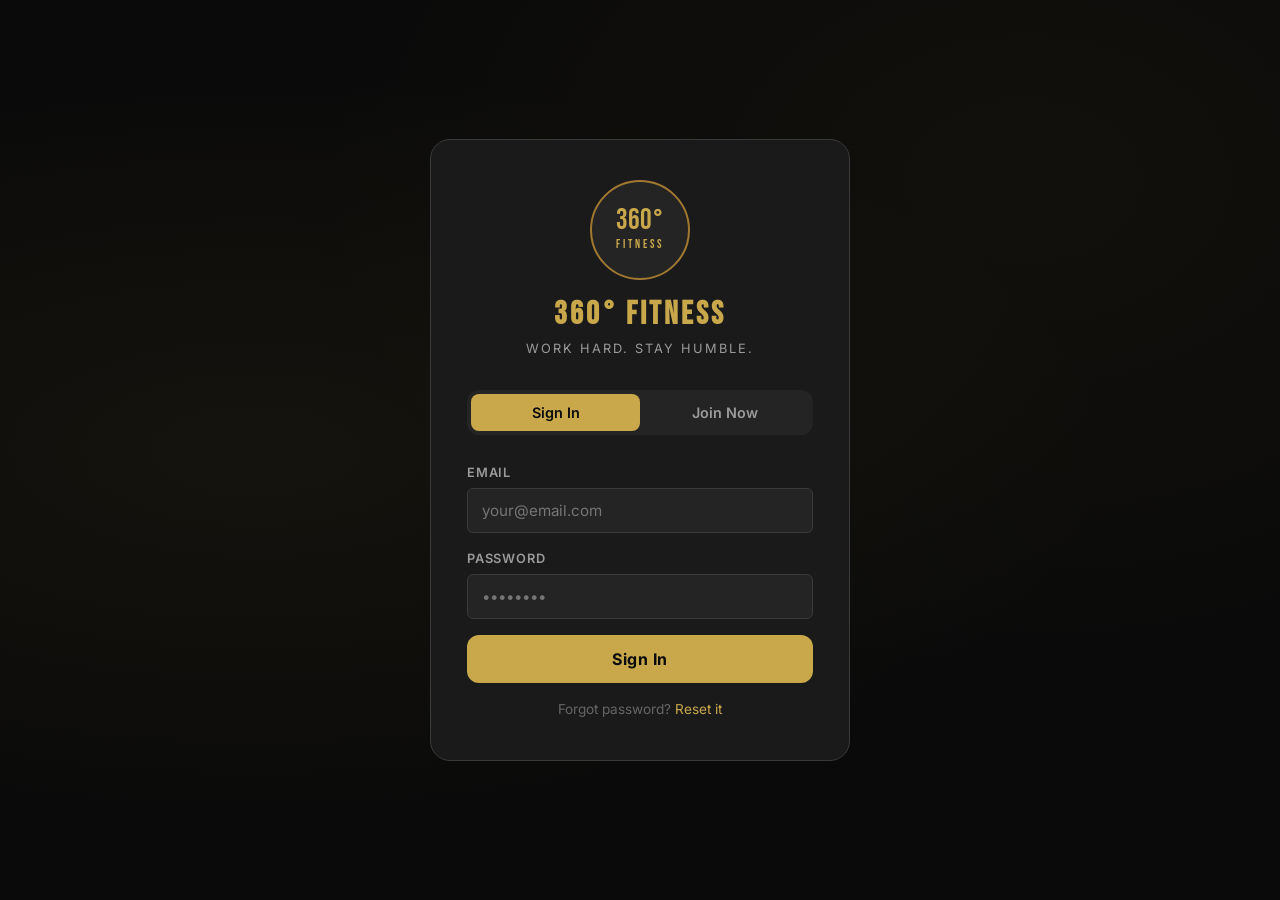
==== index.html @ 4c245610 "Add files via upload" ====
<!DOCTYPE html>
<html lang="en">
<head>
  <meta charset="UTF-8" />
  <meta name="viewport" content="width=device-width, initial-scale=1.0" />
  <title>360° Fitness – Work Hard. Stay Humble.</title>
  <link rel="stylesheet" href="css/main.css" />
  <link rel="stylesheet" href="css/auth.css" />
  <link href="https://fonts.googleapis.com/css2?family=Bebas+Neue&family=Inter:wght@400;500;600;700&display=swap" rel="stylesheet" />
</head>
<body class="auth-page">

  <div class="auth-container">
    <div class="auth-brand">
      <div class="logo-circle">
        <img src="assets/logo.png" alt="360° Fitness Logo" onerror="this.style.display='none';document.getElementById('logo-fallback').style.display='flex'" />
        <div id="logo-fallback" class="logo-fallback" style="display:none">
          <span class="logo-text-big">360°</span>
          <span class="logo-text-small">FITNESS</span>
        </div>
      </div>
      <h1 class="brand-name">360° Fitness</h1>
      <p class="brand-tagline">Work Hard. Stay Humble.</p>
    </div>

    <!-- Tab Switcher -->
    <div class="auth-tabs">
      <button class="tab-btn active" id="loginTab" onclick="switchTab('login')">Sign In</button>
      <button class="tab-btn" id="registerTab" onclick="switchTab('register')">Join Now</button>
    </div>

    <!-- Login Form -->
    <div id="loginForm" class="auth-form">
      <div class="form-group">
        <label>Email</label>
        <input type="email" id="loginEmail" placeholder="your@email.com" />
      </div>
      <div class="form-group">
        <label>Password</label>
        <input type="password" id="loginPassword" placeholder="••••••••" />
      </div>
      <button class="btn-primary" onclick="handleLogin()">Sign In</button>
      <p class="auth-link">Forgot password? <a href="#" onclick="handleForgotPassword()">Reset it</a></p>
    </div>

    <!-- Register Form -->
    <div id="registerForm" class="auth-form hidden">
      <div class="form-row">
        <div class="form-group">
          <label>First Name</label>
          <input type="text" id="regFirstName" placeholder="John" />
        </div>
        <div class="form-group">
          <label>Last Name</label>
          <input type="text" id="regLastName" placeholder="Doe" />
        </div>
      </div>
      <div class="form-group">
        <label>Email</label>
        <input type="email" id="regEmail" placeholder="your@email.com" />
      </div>
      <div class="form-group">
        <label>Phone</label>
        <input type="tel" id="regPhone" placeholder="+27 82 000 0000" />
      </div>
      <div class="form-group">
        <label>Password</label>
        <input type="password" id="regPassword" placeholder="Min 6 characters" />
      </div>
      <button class="btn-primary" onclick="handleRegister()">Create Account</button>
    </div>

    <div id="authError" class="auth-error hidden"></div>
    <div id="authLoader" class="loader hidden"></div>
  </div>

  <!-- Firebase SDK -->
  <script type="module" src="js/firebase-config.js"></script>
  <script type="module" src="js/auth.js"></script>
</body>
</html>
---- css/main.css ----
/* =============================================
   360° FITNESS – MAIN CSS
   Black & Gold premium dark theme
   ============================================= */

:root {
  --gold: #C9A84C;
  --gold-light: #E2BC6B;
  --gold-dark: #A07830;
  --gold-glow: rgba(201, 168, 76, 0.25);
  --black: #0A0A0A;
  --dark-1: #111111;
  --dark-2: #1A1A1A;
  --dark-3: #242424;
  --dark-4: #2E2E2E;
  --dark-5: #3A3A3A;
  --text-primary: #F0F0F0;
  --text-secondary: #9A9A9A;
  --text-muted: #666;
  --success: #4CAF50;
  --warning: #FF9800;
  --danger: #F44336;
  --danger-dark: #C62828;
  --radius-sm: 6px;
  --radius-md: 12px;
  --radius-lg: 20px;
  --sidebar-w: 240px;
  --transition: all 0.2s ease;
}

*, *::before, *::after { box-sizing: border-box; margin: 0; padding: 0; }

html { font-size: 16px; }

body {
  font-family: 'Inter', -apple-system, BlinkMacSystemFont, sans-serif;
  background: var(--black);
  color: var(--text-primary);
  line-height: 1.5;
  -webkit-font-smoothing: antialiased;
}

a { color: var(--gold); text-decoration: none; }
a:hover { color: var(--gold-light); }

h1, h2, h3, h4 { line-height: 1.2; }

input, select, textarea, button {
  font-family: inherit;
  font-size: 1rem;
}

ul { list-style: none; }

.hidden { display: none !important; }

/* ---- Buttons ---- */
.btn-primary {
  display: block;
  width: 100%;
  padding: 14px 20px;
  background: var(--gold);
  color: var(--black);
  border: none;
  border-radius: var(--radius-md);
  font-weight: 700;
  font-size: 1rem;
  cursor: pointer;
  transition: var(--transition);
  letter-spacing: 0.5px;
}
.btn-primary:hover { background: var(--gold-light); transform: translateY(-1px); }
.btn-primary:active { transform: translateY(0); }

.btn-secondary {
  display: inline-block;
  padding: 10px 20px;
  background: transparent;
  color: var(--gold);
  border: 1.5px solid var(--gold);
  border-radius: var(--radius-md);
  font-weight: 600;
  cursor: pointer;
  transition: var(--transition);
}
.btn-secondary:hover { background: var(--gold-glow); }

.btn-secondary-sm {
  display: inline-block;
  padding: 6px 14px;
  background: transparent;
  color: var(--gold);
  border: 1.5px solid var(--gold-dark);
  border-radius: var(--radius-sm);
  font-size: 0.8rem;
  font-weight: 600;
  cursor: pointer;
  transition: var(--transition);
}
.btn-secondary-sm:hover { background: var(--gold-glow); border-color: var(--gold); }

.btn-gold {
  display: inline-block;
  padding: 8px 18px;
  background: var(--gold);
  color: var(--black);
  border: none;
  border-radius: var(--radius-sm);
  font-weight: 700;
  font-size: 0.9rem;
  cursor: pointer;
  transition: var(--transition);
}
.btn-gold:hover { background: var(--gold-light); }

.btn-danger {
  padding: 8px 16px;
  background: transparent;
  color: var(--danger);
  border: 1px solid var(--danger);
  border-radius: var(--radius-sm);
  font-size: 0.85rem;
  cursor: pointer;
  transition: var(--transition);
}
.btn-danger:hover { background: rgba(244, 67, 54, 0.1); }

/* ---- Forms ---- */
.form-group {
  margin-bottom: 16px;
}
.form-group label {
  display: block;
  font-size: 0.8rem;
  font-weight: 600;
  color: var(--text-secondary);
  text-transform: uppercase;
  letter-spacing: 0.8px;
  margin-bottom: 6px;
}
.form-group input,
.form-group select,
.form-group textarea {
  width: 100%;
  padding: 12px 14px;
  background: var(--dark-3);
  border: 1.5px solid var(--dark-5);
  border-radius: var(--radius-sm);
  color: var(--text-primary);
  font-size: 0.95rem;
  transition: var(--transition);
}
.form-group input:focus,
.form-group select:focus,
.form-group textarea:focus {
  outline: none;
  border-color: var(--gold);
  background: var(--dark-4);
}
.form-group input:disabled {
  opacity: 0.5;
  cursor: not-allowed;
}
.form-row {
  display: grid;
  grid-template-columns: 1fr 1fr;
  gap: 12px;
}
.form-msg {
  margin-top: 10px;
  padding: 10px 14px;
  border-radius: var(--radius-sm);
  font-size: 0.9rem;
}
.form-msg.success { background: rgba(76, 175, 80, 0.15); color: var(--success); border: 1px solid rgba(76,175,80,0.3); }
.form-msg.error { background: rgba(244, 67, 54, 0.15); color: var(--danger); border: 1px solid rgba(244,67,54,0.3); }

/* ---- Loading ---- */
.loading-spinner {
  width: 36px; height: 36px;
  border: 3px solid var(--dark-5);
  border-top-color: var(--gold);
  border-radius: 50%;
  animation: spin 0.8s linear infinite;
  margin: 40px auto;
}
@keyframes spin { to { transform: rotate(360deg); } }

/* ---- Modal ---- */
.modal {
  position: fixed;
  inset: 0;
  z-index: 1000;
  display: flex;
  align-items: center;
  justify-content: center;
  padding: 16px;
}
.modal-backdrop {
  position: absolute;
  inset: 0;
  background: rgba(0,0,0,0.8);
  backdrop-filter: blur(4px);
}
.modal-box {
  position: relative;
  background: var(--dark-2);
  border: 1px solid var(--dark-5);
  border-radius: var(--radius-lg);
  padding: 28px;
  width: 100%;
  max-width: 480px;
  max-height: 90vh;
  overflow-y: auto;
  z-index: 1;
}
.modal-close {
  position: absolute;
  top: 16px; right: 16px;
  background: var(--dark-4);
  border: none;
  color: var(--text-secondary);
  width: 32px; height: 32px;
  border-radius: 50%;
  cursor: pointer;
  font-size: 1rem;
  display: flex;
  align-items: center;
  justify-content: center;
  transition: var(--transition);
}
.modal-close:hover { background: var(--dark-5); color: var(--text-primary); }
.modal-box h3 {
  font-family: 'Bebas Neue', sans-serif;
  font-size: 1.6rem;
  letter-spacing: 1px;
  color: var(--gold);
  margin-bottom: 16px;
  padding-right: 32px;
}
.modal-meta { color: var(--text-secondary); font-size: 0.9rem; margin-bottom: 16px; }
.modal-section { margin: 16px 0; }
.modal-section h4 { font-size: 0.85rem; color: var(--text-secondary); text-transform: uppercase; letter-spacing: 0.8px; margin-bottom: 8px; }
.modal-actions { display: flex; gap: 10px; margin-top: 20px; flex-wrap: wrap; }

/* ---- Empty State ---- */
.empty-state {
  text-align: center;
  padding: 40px 20px;
  color: var(--text-muted);
  font-size: 0.95rem;
}

/* ---- Toasts ---- */
#toastContainer {
  position: fixed;
  bottom: 24px;
  right: 24px;
  z-index: 2000;
  display: flex;
  flex-direction: column;
  gap: 8px;
}
.toast {
  padding: 12px 20px;
  border-radius: var(--radius-md);
  font-size: 0.9rem;
  font-weight: 500;
  animation: slideIn 0.3s ease;
  min-width: 200px;
}
.toast.success { background: #1B5E20; color: #A5D6A7; border: 1px solid #2E7D32; }
.toast.error   { background: #B71C1C; color: #FFCDD2; border: 1px solid #C62828; }
.toast.info    { background: var(--dark-3); color: var(--gold); border: 1px solid var(--gold-dark); }
@keyframes slideIn { from { transform: translateX(100%); opacity: 0; } to { transform: translateX(0); opacity: 1; } }

/* ---- Print styles for membership card ---- */
@media print {
  .sidebar, .mobile-header, .page-header, .btn-secondary { display: none !important; }
  .main-content { margin: 0 !important; padding: 0 !important; }
  .membership-card-display { page-break-inside: avoid; }
}
---- css/auth.css ----
/* =============================================
   AUTH PAGE STYLES
   ============================================= */

.auth-page {
  min-height: 100vh;
  display: flex;
  align-items: center;
  justify-content: center;
  background: var(--black);
  background-image:
    radial-gradient(ellipse at 20% 50%, rgba(201,168,76,0.06) 0%, transparent 60%),
    radial-gradient(ellipse at 80% 20%, rgba(201,168,76,0.04) 0%, transparent 50%);
  padding: 20px;
}

.auth-container {
  width: 100%;
  max-width: 420px;
  background: var(--dark-2);
  border: 1px solid var(--dark-5);
  border-radius: var(--radius-lg);
  padding: 40px 36px;
}

.auth-brand {
  text-align: center;
  margin-bottom: 32px;
}

.logo-circle {
  width: 100px;
  height: 100px;
  border-radius: 50%;
  background: var(--dark-3);
  border: 2px solid var(--gold-dark);
  display: flex;
  align-items: center;
  justify-content: center;
  margin: 0 auto 16px;
  overflow: hidden;
}
.logo-circle img {
  width: 90%;
  height: 90%;
  object-fit: contain;
  border-radius: 50%;
}
.logo-fallback {
  flex-direction: column;
  align-items: center;
  justify-content: center;
}
.logo-text-big {
  font-family: 'Bebas Neue', sans-serif;
  font-size: 1.8rem;
  color: var(--gold);
  line-height: 1;
}
.logo-text-small {
  font-family: 'Bebas Neue', sans-serif;
  font-size: 0.75rem;
  color: var(--gold);
  letter-spacing: 3px;
}

.brand-name {
  font-family: 'Bebas Neue', sans-serif;
  font-size: 2rem;
  letter-spacing: 3px;
  color: var(--gold);
}

.brand-tagline {
  font-size: 0.8rem;
  color: var(--text-secondary);
  text-transform: uppercase;
  letter-spacing: 2px;
  margin-top: 4px;
}

/* Tabs */
.auth-tabs {
  display: flex;
  background: var(--dark-3);
  border-radius: var(--radius-md);
  padding: 4px;
  margin-bottom: 28px;
}
.tab-btn {
  flex: 1;
  padding: 10px;
  background: transparent;
  border: none;
  color: var(--text-secondary);
  font-weight: 600;
  font-size: 0.9rem;
  cursor: pointer;
  border-radius: calc(var(--radius-md) - 4px);
  transition: var(--transition);
}
.tab-btn.active {
  background: var(--gold);
  color: var(--black);
}

.auth-form { }

.auth-error {
  margin-top: 14px;
  padding: 10px 14px;
  background: rgba(244, 67, 54, 0.15);
  color: var(--danger);
  border: 1px solid rgba(244,67,54,0.3);
  border-radius: var(--radius-sm);
  font-size: 0.88rem;
}

.auth-link {
  text-align: center;
  margin-top: 16px;
  font-size: 0.85rem;
  color: var(--text-muted);
}

.loader {
  width: 24px; height: 24px;
  border: 2px solid var(--dark-5);
  border-top-color: var(--gold);
  border-radius: 50%;
  animation: spin 0.8s linear infinite;
  margin: 12px auto 0;
}

@media (max-width: 480px) {
  .auth-container { padding: 30px 24px; }
}
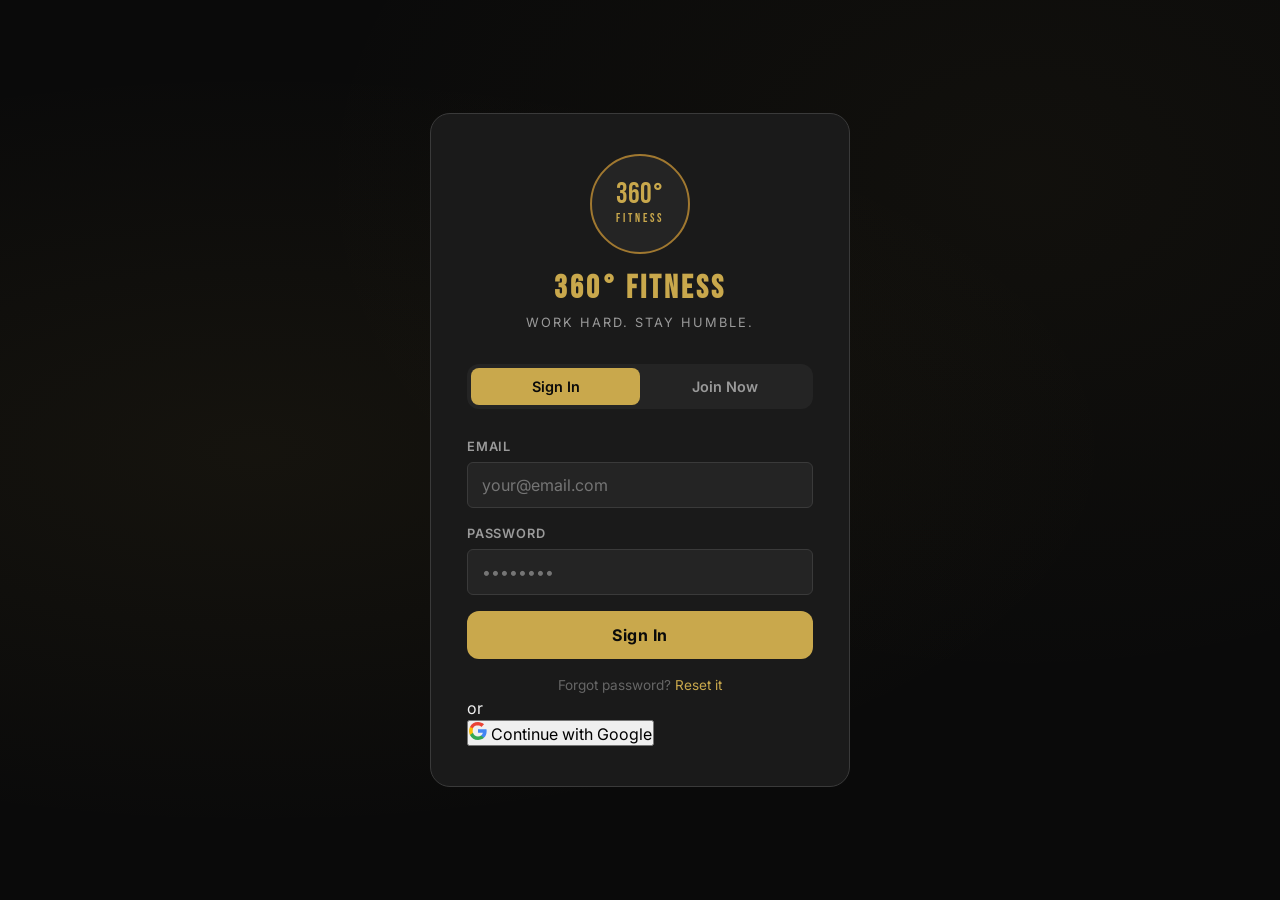
==== commit 3e9f34de: "Update index.html" ====
--- a/index.html
+++ b/index.html
@@ -41,6 +41,16 @@
       </div>
       <button class="btn-primary" onclick="handleLogin()">Sign In</button>
       <p class="auth-link">Forgot password? <a href="#" onclick="handleForgotPassword()">Reset it</a></p>
+      <div class="auth-divider"><span>or</span></div>
+      <button class="btn-google" onclick="handleGoogleSignIn()">
+        <svg width="18" height="18" viewBox="0 0 18 18" xmlns="http://www.w3.org/2000/svg">
+          <path d="M17.64 9.2c0-.637-.057-1.251-.164-1.84H9v3.481h4.844c-.209 1.125-.843 2.078-1.796 2.717v2.258h2.908c1.702-1.567 2.684-3.875 2.684-6.615z" fill="#4285F4"/>
+          <path d="M9 18c2.43 0 4.467-.806 5.956-2.184l-2.908-2.258c-.806.54-1.837.86-3.048.86-2.344 0-4.328-1.584-5.036-3.711H.957v2.332A8.997 8.997 0 0 0 9 18z" fill="#34A853"/>
+          <path d="M3.964 10.707A5.41 5.41 0 0 1 3.682 9c0-.593.102-1.17.282-1.707V4.961H.957A8.996 8.996 0 0 0 0 9c0 1.452.348 2.827.957 4.039l3.007-2.332z" fill="#FBBC05"/>
+          <path d="M9 3.58c1.321 0 2.508.454 3.44 1.345l2.582-2.58C13.463.891 11.426 0 9 0A8.997 8.997 0 0 0 .957 4.961L3.964 6.293C4.672 4.166 6.656 3.58 9 3.58z" fill="#EA4335"/>
+        </svg>
+        Continue with Google
+      </button>
     </div>
 
     <!-- Register Form -->
@@ -68,6 +78,16 @@
         <input type="password" id="regPassword" placeholder="Min 6 characters" />
       </div>
       <button class="btn-primary" onclick="handleRegister()">Create Account</button>
+      <div class="auth-divider"><span>or</span></div>
+      <button class="btn-google" onclick="handleGoogleSignIn()">
+        <svg width="18" height="18" viewBox="0 0 18 18" xmlns="http://www.w3.org/2000/svg">
+          <path d="M17.64 9.2c0-.637-.057-1.251-.164-1.84H9v3.481h4.844c-.209 1.125-.843 2.078-1.796 2.717v2.258h2.908c1.702-1.567 2.684-3.875 2.684-6.615z" fill="#4285F4"/>
+          <path d="M9 18c2.43 0 4.467-.806 5.956-2.184l-2.908-2.258c-.806.54-1.837.86-3.048.86-2.344 0-4.328-1.584-5.036-3.711H.957v2.332A8.997 8.997 0 0 0 9 18z" fill="#34A853"/>
+          <path d="M3.964 10.707A5.41 5.41 0 0 1 3.682 9c0-.593.102-1.17.282-1.707V4.961H.957A8.996 8.996 0 0 0 0 9c0 1.452.348 2.827.957 4.039l3.007-2.332z" fill="#FBBC05"/>
+          <path d="M9 3.58c1.321 0 2.508.454 3.44 1.345l2.582-2.58C13.463.891 11.426 0 9 0A8.997 8.997 0 0 0 .957 4.961L3.964 6.293C4.672 4.166 6.656 3.58 9 3.58z" fill="#EA4335"/>
+        </svg>
+        Continue with Google
+      </button>
     </div>
 
     <div id="authError" class="auth-error hidden"></div>
--- a/css/main.css
+++ b/css/main.css
@@ -30,7 +30,12 @@
 
 *, *::before, *::after { box-sizing: border-box; margin: 0; padding: 0; }
 
-html { font-size: 16px; }
+html {
+  font-size: 16px;
+  /* Prevent iOS from auto-zooming on input focus */
+  -webkit-text-size-adjust: 100%;
+  text-size-adjust: 100%;
+}
 
 body {
   font-family: 'Inter', -apple-system, BlinkMacSystemFont, sans-serif;
@@ -38,6 +43,8 @@
   color: var(--text-primary);
   line-height: 1.5;
   -webkit-font-smoothing: antialiased;
+  /* Prevent horizontal scroll on mobile */
+  overflow-x: hidden;
 }
 
 a { color: var(--gold); text-decoration: none; }
@@ -147,7 +154,7 @@
   border: 1.5px solid var(--dark-5);
   border-radius: var(--radius-sm);
   color: var(--text-primary);
-  font-size: 0.95rem;
+  font-size: 1rem; /* Must stay 1rem/16px+ to prevent iOS auto-zoom */
   transition: var(--transition);
 }
 .form-group input:focus,
@@ -213,6 +220,9 @@
   max-height: 90vh;
   overflow-y: auto;
   z-index: 1;
+  /* Prevent content from overflowing box on mobile */
+  overflow-x: hidden;
+  -webkit-overflow-scrolling: touch;
 }
 .modal-close {
   position: absolute;
--- a/css/auth.css
+++ b/css/auth.css
@@ -134,4 +134,8 @@
 
 @media (max-width: 480px) {
   .auth-container { padding: 30px 24px; }
+  /* Ensure inputs never trigger iOS zoom */
+  .auth-form input {
+    font-size: 1rem;
+  }
 }
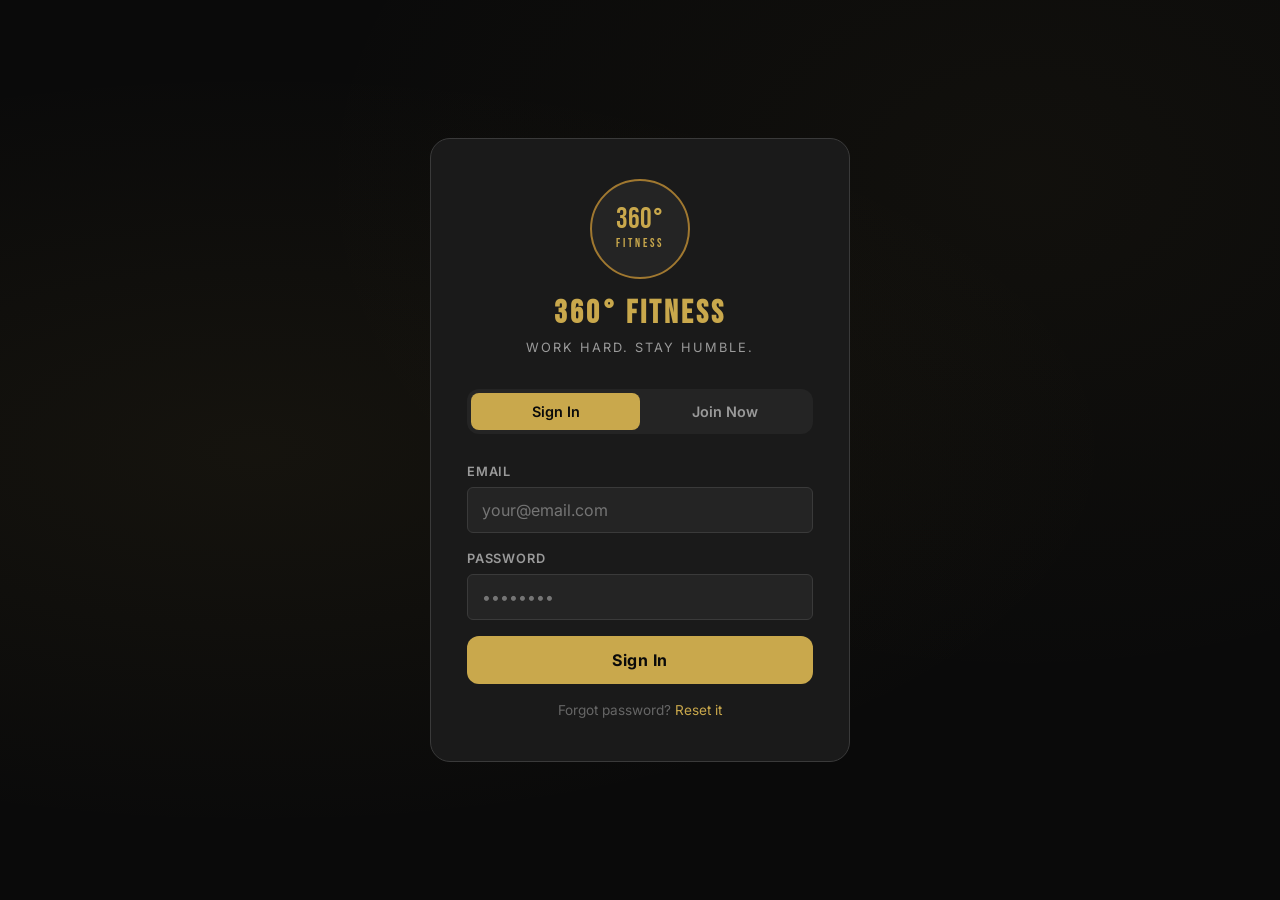
==== commit 3007c0bf: "Update index.html" ====
--- a/index.html
+++ b/index.html
@@ -41,16 +41,6 @@
       </div>
       <button class="btn-primary" onclick="handleLogin()">Sign In</button>
       <p class="auth-link">Forgot password? <a href="#" onclick="handleForgotPassword()">Reset it</a></p>
-      <div class="auth-divider"><span>or</span></div>
-      <button class="btn-google" onclick="handleGoogleSignIn()">
-        <svg width="18" height="18" viewBox="0 0 18 18" xmlns="http://www.w3.org/2000/svg">
-          <path d="M17.64 9.2c0-.637-.057-1.251-.164-1.84H9v3.481h4.844c-.209 1.125-.843 2.078-1.796 2.717v2.258h2.908c1.702-1.567 2.684-3.875 2.684-6.615z" fill="#4285F4"/>
-          <path d="M9 18c2.43 0 4.467-.806 5.956-2.184l-2.908-2.258c-.806.54-1.837.86-3.048.86-2.344 0-4.328-1.584-5.036-3.711H.957v2.332A8.997 8.997 0 0 0 9 18z" fill="#34A853"/>
-          <path d="M3.964 10.707A5.41 5.41 0 0 1 3.682 9c0-.593.102-1.17.282-1.707V4.961H.957A8.996 8.996 0 0 0 0 9c0 1.452.348 2.827.957 4.039l3.007-2.332z" fill="#FBBC05"/>
-          <path d="M9 3.58c1.321 0 2.508.454 3.44 1.345l2.582-2.58C13.463.891 11.426 0 9 0A8.997 8.997 0 0 0 .957 4.961L3.964 6.293C4.672 4.166 6.656 3.58 9 3.58z" fill="#EA4335"/>
-        </svg>
-        Continue with Google
-      </button>
     </div>
 
     <!-- Register Form -->
@@ -78,16 +68,6 @@
         <input type="password" id="regPassword" placeholder="Min 6 characters" />
       </div>
       <button class="btn-primary" onclick="handleRegister()">Create Account</button>
-      <div class="auth-divider"><span>or</span></div>
-      <button class="btn-google" onclick="handleGoogleSignIn()">
-        <svg width="18" height="18" viewBox="0 0 18 18" xmlns="http://www.w3.org/2000/svg">
-          <path d="M17.64 9.2c0-.637-.057-1.251-.164-1.84H9v3.481h4.844c-.209 1.125-.843 2.078-1.796 2.717v2.258h2.908c1.702-1.567 2.684-3.875 2.684-6.615z" fill="#4285F4"/>
-          <path d="M9 18c2.43 0 4.467-.806 5.956-2.184l-2.908-2.258c-.806.54-1.837.86-3.048.86-2.344 0-4.328-1.584-5.036-3.711H.957v2.332A8.997 8.997 0 0 0 9 18z" fill="#34A853"/>
-          <path d="M3.964 10.707A5.41 5.41 0 0 1 3.682 9c0-.593.102-1.17.282-1.707V4.961H.957A8.996 8.996 0 0 0 0 9c0 1.452.348 2.827.957 4.039l3.007-2.332z" fill="#FBBC05"/>
-          <path d="M9 3.58c1.321 0 2.508.454 3.44 1.345l2.582-2.58C13.463.891 11.426 0 9 0A8.997 8.997 0 0 0 .957 4.961L3.964 6.293C4.672 4.166 6.656 3.58 9 3.58z" fill="#EA4335"/>
-        </svg>
-        Continue with Google
-      </button>
     </div>
 
     <div id="authError" class="auth-error hidden"></div>
--- a/css/auth.css
+++ b/css/auth.css
@@ -139,3 +139,42 @@
     font-size: 1rem;
   }
 }
+
+/* ---- Google Sign-In Button ---- */
+.auth-divider {
+  display: flex;
+  align-items: center;
+  gap: 12px;
+  margin: 16px 0;
+  color: var(--text-muted);
+  font-size: 0.8rem;
+}
+.auth-divider::before,
+.auth-divider::after {
+  content: '';
+  flex: 1;
+  height: 1px;
+  background: var(--dark-5);
+}
+
+.btn-google {
+  display: flex;
+  align-items: center;
+  justify-content: center;
+  gap: 10px;
+  width: 100%;
+  padding: 12px 20px;
+  background: var(--dark-3);
+  color: var(--text-primary);
+  border: 1.5px solid var(--dark-5);
+  border-radius: var(--radius-md);
+  font-size: 0.95rem;
+  font-weight: 600;
+  cursor: pointer;
+  transition: var(--transition);
+  font-family: inherit;
+}
+.btn-google:hover {
+  background: var(--dark-4);
+  border-color: var(--text-muted);
+}
